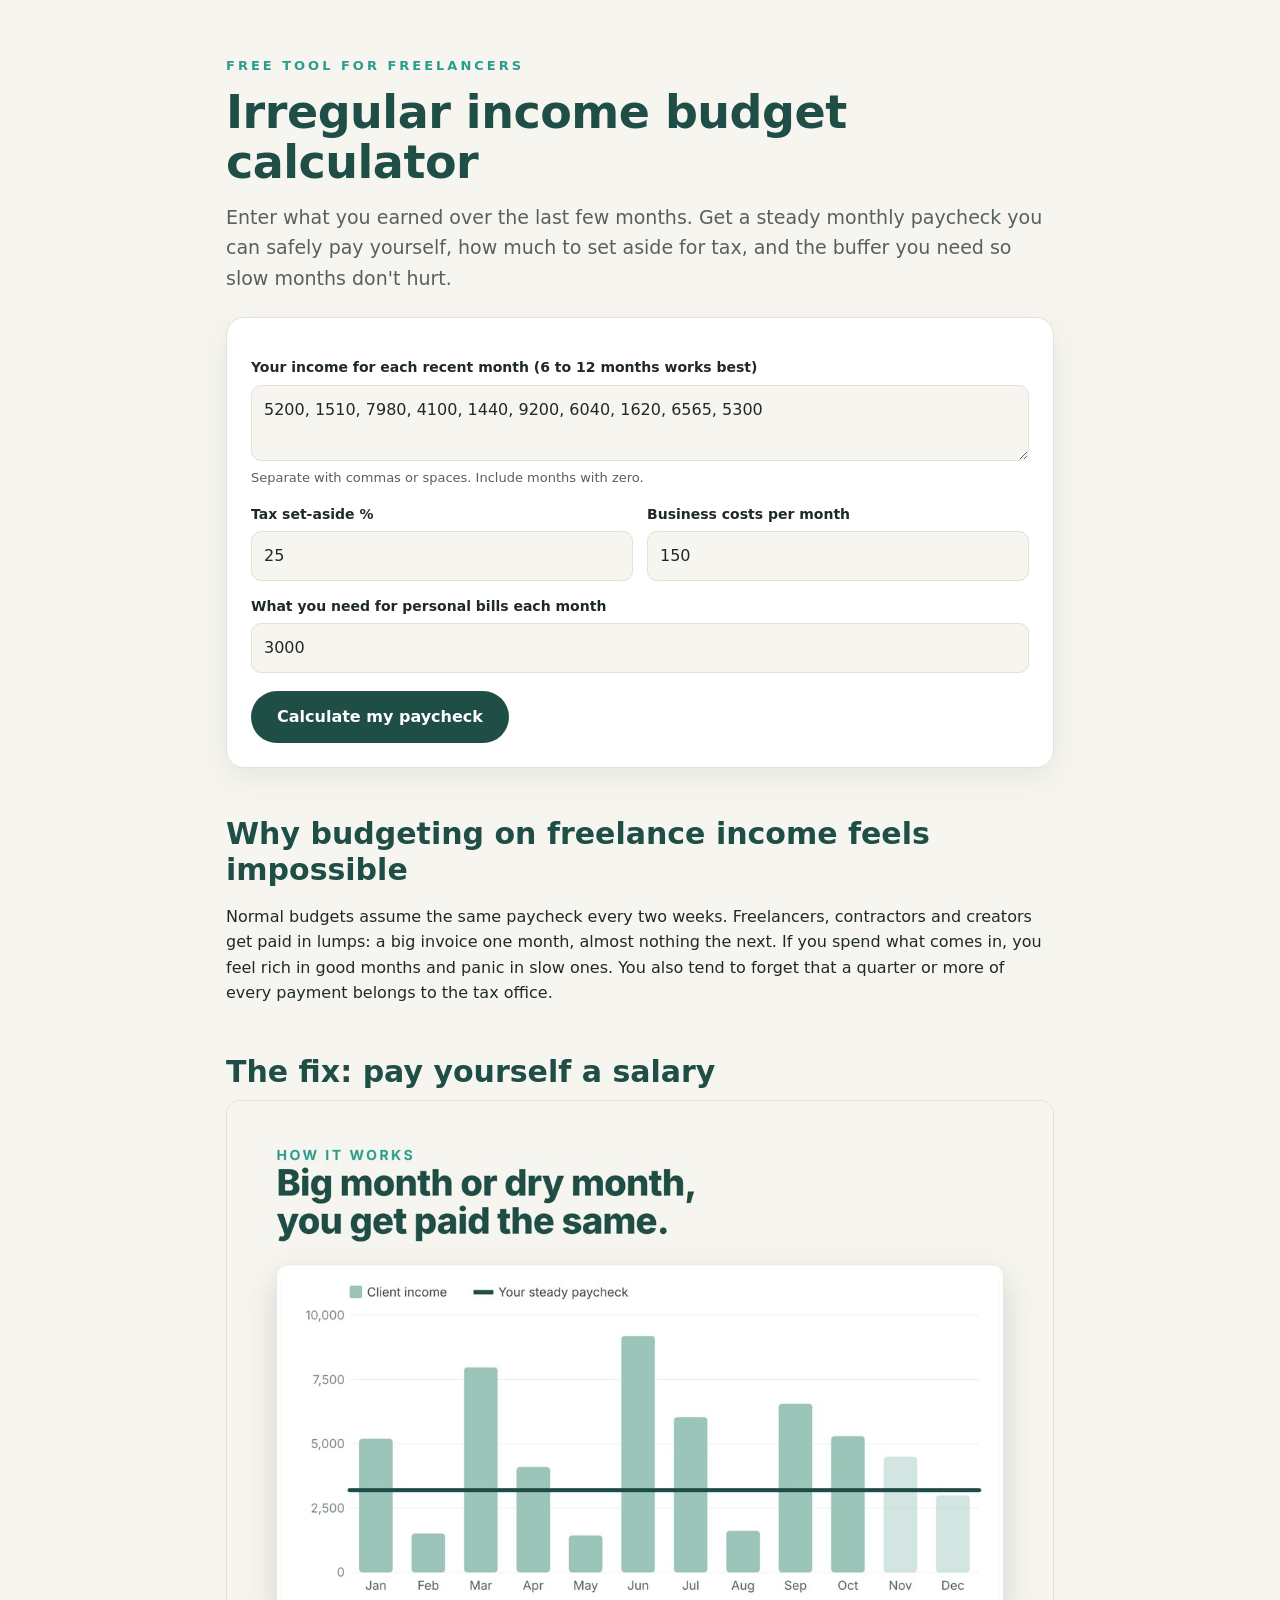
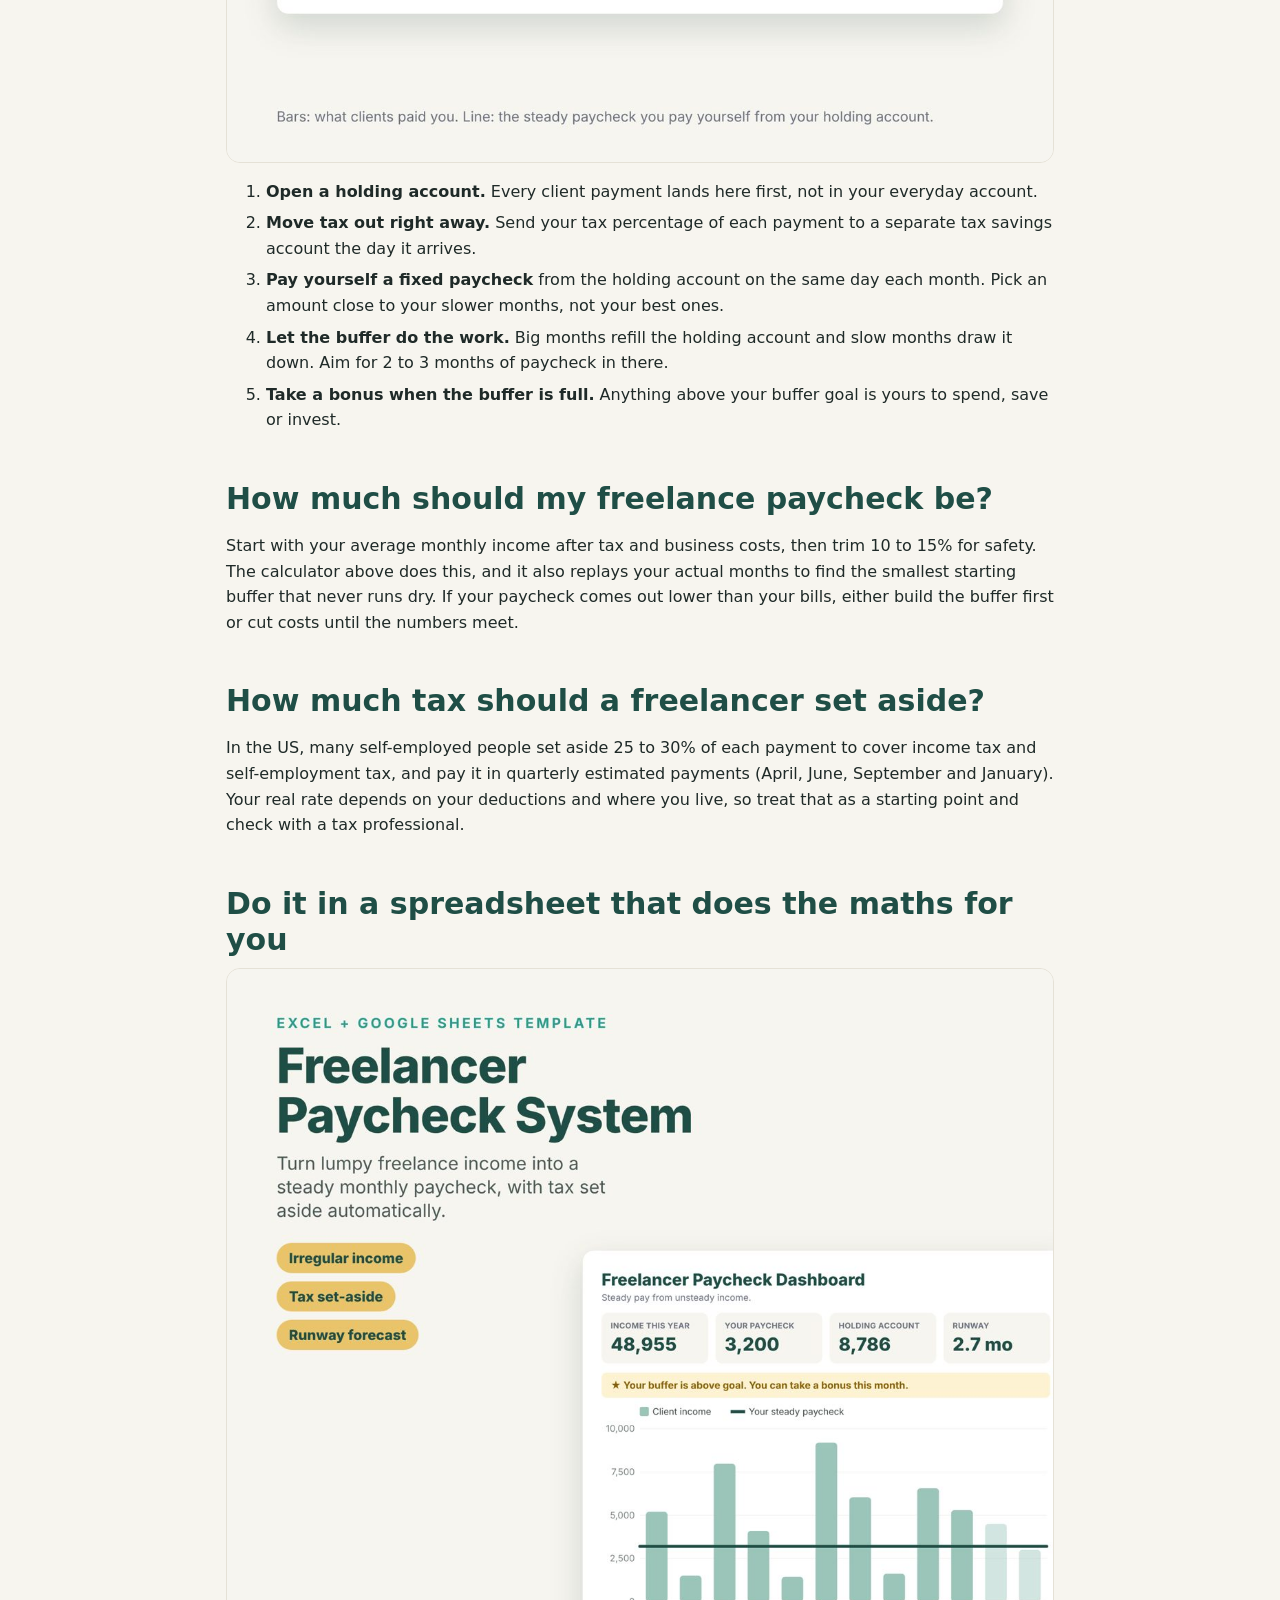
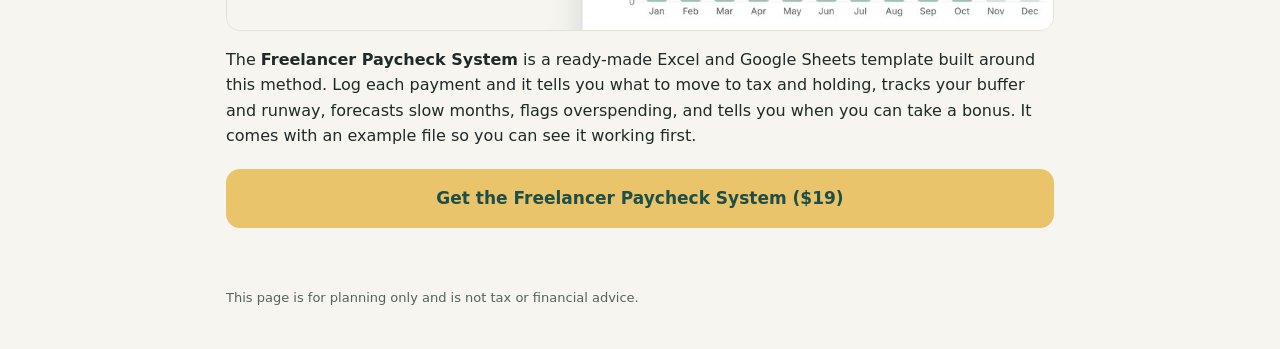
==== index.html @ 6b95bba6 "Add irregular income paycheck calculator landing page Co-Authored-By: Claude Opus 5.5 <noreply@anthr" ====
<!doctype html>
<html lang="en">
<head>
<meta charset="utf-8">
<meta name="viewport" content="width=device-width, initial-scale=1">
<title>Irregular Income Budget Calculator: Pay Yourself a Steady Salary as a Freelancer</title>
<meta name="description" content="Free calculator for freelancers and self-employed people with irregular income. Find a safe monthly paycheck, how much tax to set aside, and how big a buffer you need.">
<meta property="og:title" content="Irregular Income Budget Calculator for Freelancers">
<meta property="og:description" content="Find a steady monthly paycheck you can pay yourself from lumpy freelance income. Free, no sign-up.">
<meta property="og:image" content="https://andrewlichte.github.io/freelance-paycheck-calculator/01-hero.jpg">
<link rel="canonical" href="https://andrewlichte.github.io/freelance-paycheck-calculator/">
<meta name="twitter:card" content="summary_large_image">
<style>
:root{--ink:#1f2a28;--muted:#56615e;--green:#1F4E46;--teal:#2A9D8F;--gold:#E9C46A;--cream:#F7F5EF;--line:#e5e1d6;--card:#fff;--bad:#B42318}
@media (prefers-color-scheme:dark){:root{--ink:#e8ece9;--muted:#a9b3b0;--green:#8fd1bf;--teal:#5cc2b4;--cream:#141a19;--line:#2b3533;--card:#1c2423}}
*{box-sizing:border-box}
body{margin:0;font-family:Inter,system-ui,-apple-system,Segoe UI,Arial,sans-serif;color:var(--ink);background:var(--cream);line-height:1.6}
.wrap{max-width:860px;margin:0 auto;padding:0 16px}
header{padding:56px 0 24px}
.kicker{font-size:13px;letter-spacing:3px;text-transform:uppercase;color:var(--teal);font-weight:700}
h1{font-size:clamp(30px,5vw,46px);line-height:1.1;color:var(--green);margin:10px 0 14px;letter-spacing:-.5px}
h2{font-size:clamp(23px,3.4vw,30px);color:var(--green);margin:48px 0 10px;line-height:1.2}
h3{color:var(--green);margin:26px 0 6px}
p.lead{font-size:19px;color:var(--muted);margin:0}
.card{background:var(--card);border:1px solid var(--line);border-radius:18px;padding:24px;box-shadow:0 10px 30px rgba(31,78,70,.08)}
label{display:block;font-weight:600;font-size:14px;margin:14px 0 6px}
input,textarea{width:100%;padding:11px 12px;border:1px solid var(--line);border-radius:10px;font:inherit;background:var(--cream);color:var(--ink)}
textarea{min-height:76px}
.row{display:grid;grid-template-columns:1fr 1fr;gap:14px}
@media(max-width:560px){.row{grid-template-columns:1fr}}
.hint{font-size:13px;color:var(--muted)}
button{margin-top:18px;background:var(--green);color:#fff;border:0;border-radius:999px;padding:13px 26px;font:inherit;font-weight:700;cursor:pointer}
@media (prefers-color-scheme:dark){button{color:#0f1514}}
.results{display:none;margin-top:22px}
.kpis{display:grid;grid-template-columns:repeat(3,1fr);gap:12px}
@media(max-width:560px){.kpis{grid-template-columns:1fr}}
.kpi{background:var(--cream);border-radius:12px;padding:14px}
.kpi b{display:block;font-size:12px;letter-spacing:.5px;text-transform:uppercase;color:var(--muted)}
.kpi span{font-size:26px;font-weight:800;color:var(--green)}
.note{margin-top:14px;font-size:15px}
.cta{display:block;text-align:center;background:var(--gold);color:#1F4E46;font-weight:800;text-decoration:none;border-radius:14px;padding:16px;margin-top:20px;font-size:17px}
img{max-width:100%;height:auto;border-radius:14px;border:1px solid var(--line);display:block}
ol li,ul li{margin:6px 0}
footer{margin:60px 0 40px;font-size:13px;color:var(--muted)}
</style>
</head>
<body>
<div class="wrap">
<header>
  <div class="kicker">Free tool for freelancers</div>
  <h1>Irregular income budget calculator</h1>
  <p class="lead">Enter what you earned over the last few months. Get a steady monthly paycheck you can safely pay yourself, how much to set aside for tax, and the buffer you need so slow months don't hurt.</p>
</header>

<section class="card" aria-label="Calculator">
  <label for="inc">Your income for each recent month (6 to 12 months works best)</label>
  <textarea id="inc">5200, 1510, 7980, 4100, 1440, 9200, 6040, 1620, 6565, 5300</textarea>
  <div class="hint">Separate with commas or spaces. Include months with zero.</div>
  <div class="row">
    <div><label for="tax">Tax set-aside %</label><input id="tax" type="number" value="25" min="0" max="60"></div>
    <div><label for="biz">Business costs per month</label><input id="biz" type="number" value="150" min="0"></div>
  </div>
  <label for="need">What you need for personal bills each month</label>
  <input id="need" type="number" value="3000" min="0">
  <button id="go">Calculate my paycheck</button>

  <div class="results" id="out">
    <div class="kpis">
      <div class="kpi"><b>Steady paycheck</b><span id="pay">–</span></div>
      <div class="kpi"><b>Tax to set aside / mo</b><span id="taxo">–</span></div>
      <div class="kpi"><b>Buffer to start with</b><span id="buf">–</span></div>
    </div>
    <p class="note" id="msg"></p>
    <a class="cta" href="https://andrewlight.gumroad.com/l/buezw">Run this every month with the Freelancer Paycheck System spreadsheet →</a>
  </div>
</section>

<h2>Why budgeting on freelance income feels impossible</h2>
<p>Normal budgets assume the same paycheck every two weeks. Freelancers, contractors and creators get paid in lumps: a big invoice one month, almost nothing the next. If you spend what comes in, you feel rich in good months and panic in slow ones. You also tend to forget that a quarter or more of every payment belongs to the tax office.</p>

<h2>The fix: pay yourself a salary</h2>
<img src="02-how-it-works.jpg" alt="Chart of uneven monthly freelance income with a flat steady paycheck line across it" loading="lazy" width="1200" height="960">
<ol>
  <li><b>Open a holding account.</b> Every client payment lands here first, not in your everyday account.</li>
  <li><b>Move tax out right away.</b> Send your tax percentage of each payment to a separate tax savings account the day it arrives.</li>
  <li><b>Pay yourself a fixed paycheck</b> from the holding account on the same day each month. Pick an amount close to your slower months, not your best ones.</li>
  <li><b>Let the buffer do the work.</b> Big months refill the holding account and slow months draw it down. Aim for 2 to 3 months of paycheck in there.</li>
  <li><b>Take a bonus when the buffer is full.</b> Anything above your buffer goal is yours to spend, save or invest.</li>
</ol>

<h2>How much should my freelance paycheck be?</h2>
<p>Start with your average monthly income after tax and business costs, then trim 10 to 15% for safety. The calculator above does this, and it also replays your actual months to find the smallest starting buffer that never runs dry. If your paycheck comes out lower than your bills, either build the buffer first or cut costs until the numbers meet.</p>

<h2>How much tax should a freelancer set aside?</h2>
<p>In the US, many self-employed people set aside 25 to 30% of each payment to cover income tax and self-employment tax, and pay it in quarterly estimated payments (April, June, September and January). Your real rate depends on your deductions and where you live, so treat that as a starting point and check with a tax professional.</p>

<h2>Do it in a spreadsheet that does the maths for you</h2>
<img src="01-hero.jpg" alt="Freelancer Paycheck System spreadsheet dashboard showing income, paycheck, holding account and runway" loading="lazy" width="1200" height="960">
<p>The <b>Freelancer Paycheck System</b> is a ready-made Excel and Google Sheets template built around this method. Log each payment and it tells you what to move to tax and holding, tracks your buffer and runway, forecasts slow months, flags overspending, and tells you when you can take a bonus. It comes with an example file so you can see it working first.</p>
<a class="cta" href="https://andrewlight.gumroad.com/l/buezw">Get the Freelancer Paycheck System ($19)</a>

<footer>This page is for planning only and is not tax or financial advice.</footer>
</div>
<script>
const fmt=n=>Math.round(n).toLocaleString();
function calc(){
  const inc=(document.getElementById('inc').value.match(/-?\d+(\.\d+)?/g)||[]).map(Number);
  const tax=(+document.getElementById('tax').value||0)/100;
  const biz=+document.getElementById('biz').value||0;
  const need=+document.getElementById('need').value||0;
  if(inc.length<2){document.getElementById('msg').textContent='Enter at least two months of income.';document.getElementById('out').style.display='block';return;}
  const net=inc.map(x=>x*(1-tax)-biz);
  const avg=net.reduce((a,b)=>a+b,0)/net.length;
  const pay=Math.max(0,Math.floor(avg*0.88/50)*50);
  // smallest starting buffer that never goes negative when replaying these months
  let bal=0,low=0;for(const n of net){bal+=n-pay;low=Math.min(low,bal);}
  const buf=Math.max(-low,pay);
  const avgTax=inc.reduce((a,b)=>a+b,0)/inc.length*tax;
  document.getElementById('pay').textContent=fmt(pay);
  document.getElementById('taxo').textContent=fmt(avgTax);
  document.getElementById('buf').textContent=fmt(buf);
  let m=`Based on ${inc.length} months, you can pay yourself about ${fmt(pay)} a month. Start with ${fmt(buf)} in your holding account so the slowest stretch never leaves you short. `;
  m+= need>pay ? `That is ${fmt(need-pay)} less than your bills, so build the buffer first or trim costs.` : `That covers your ${fmt(need)} of bills with ${fmt(pay-need)} to spare.`;
  document.getElementById('msg').textContent=m;
  document.getElementById('out').style.display='block';
}
document.getElementById('go').addEventListener('click',calc);
</script>
</body>
</html>
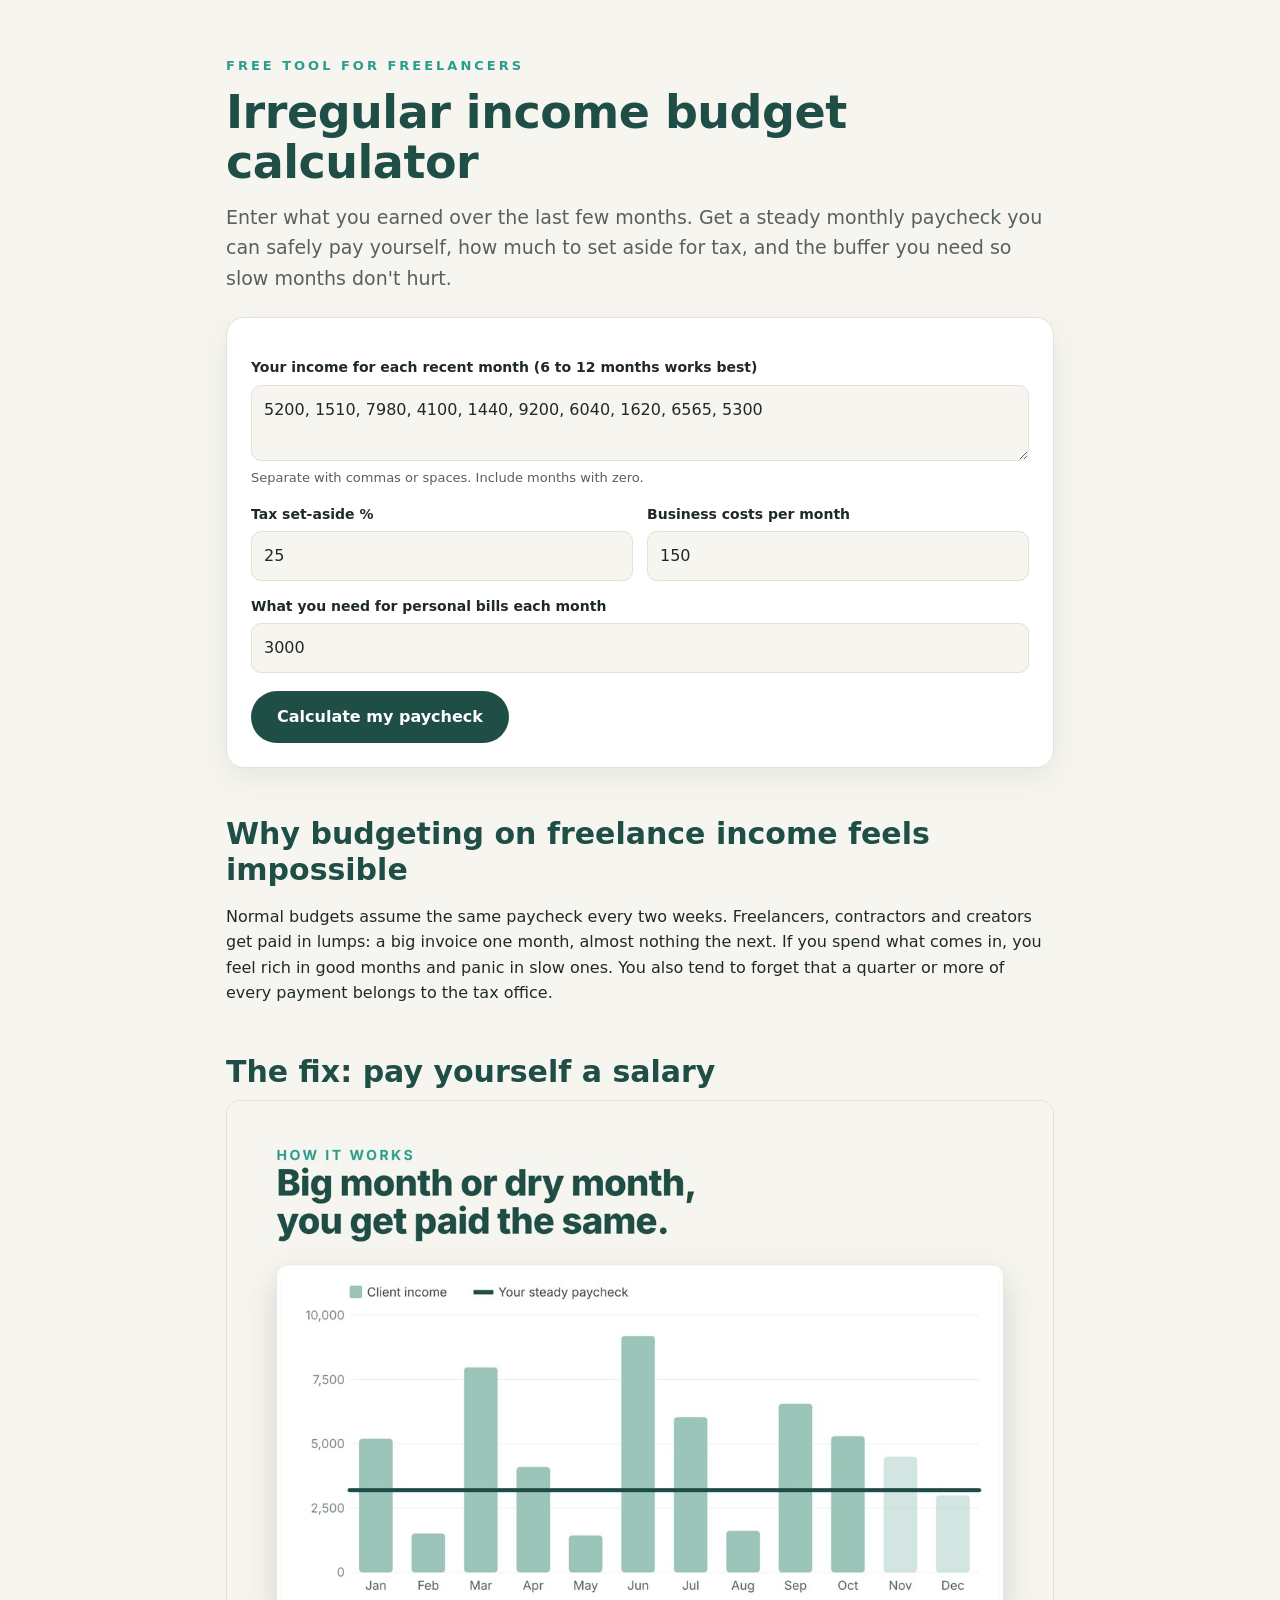
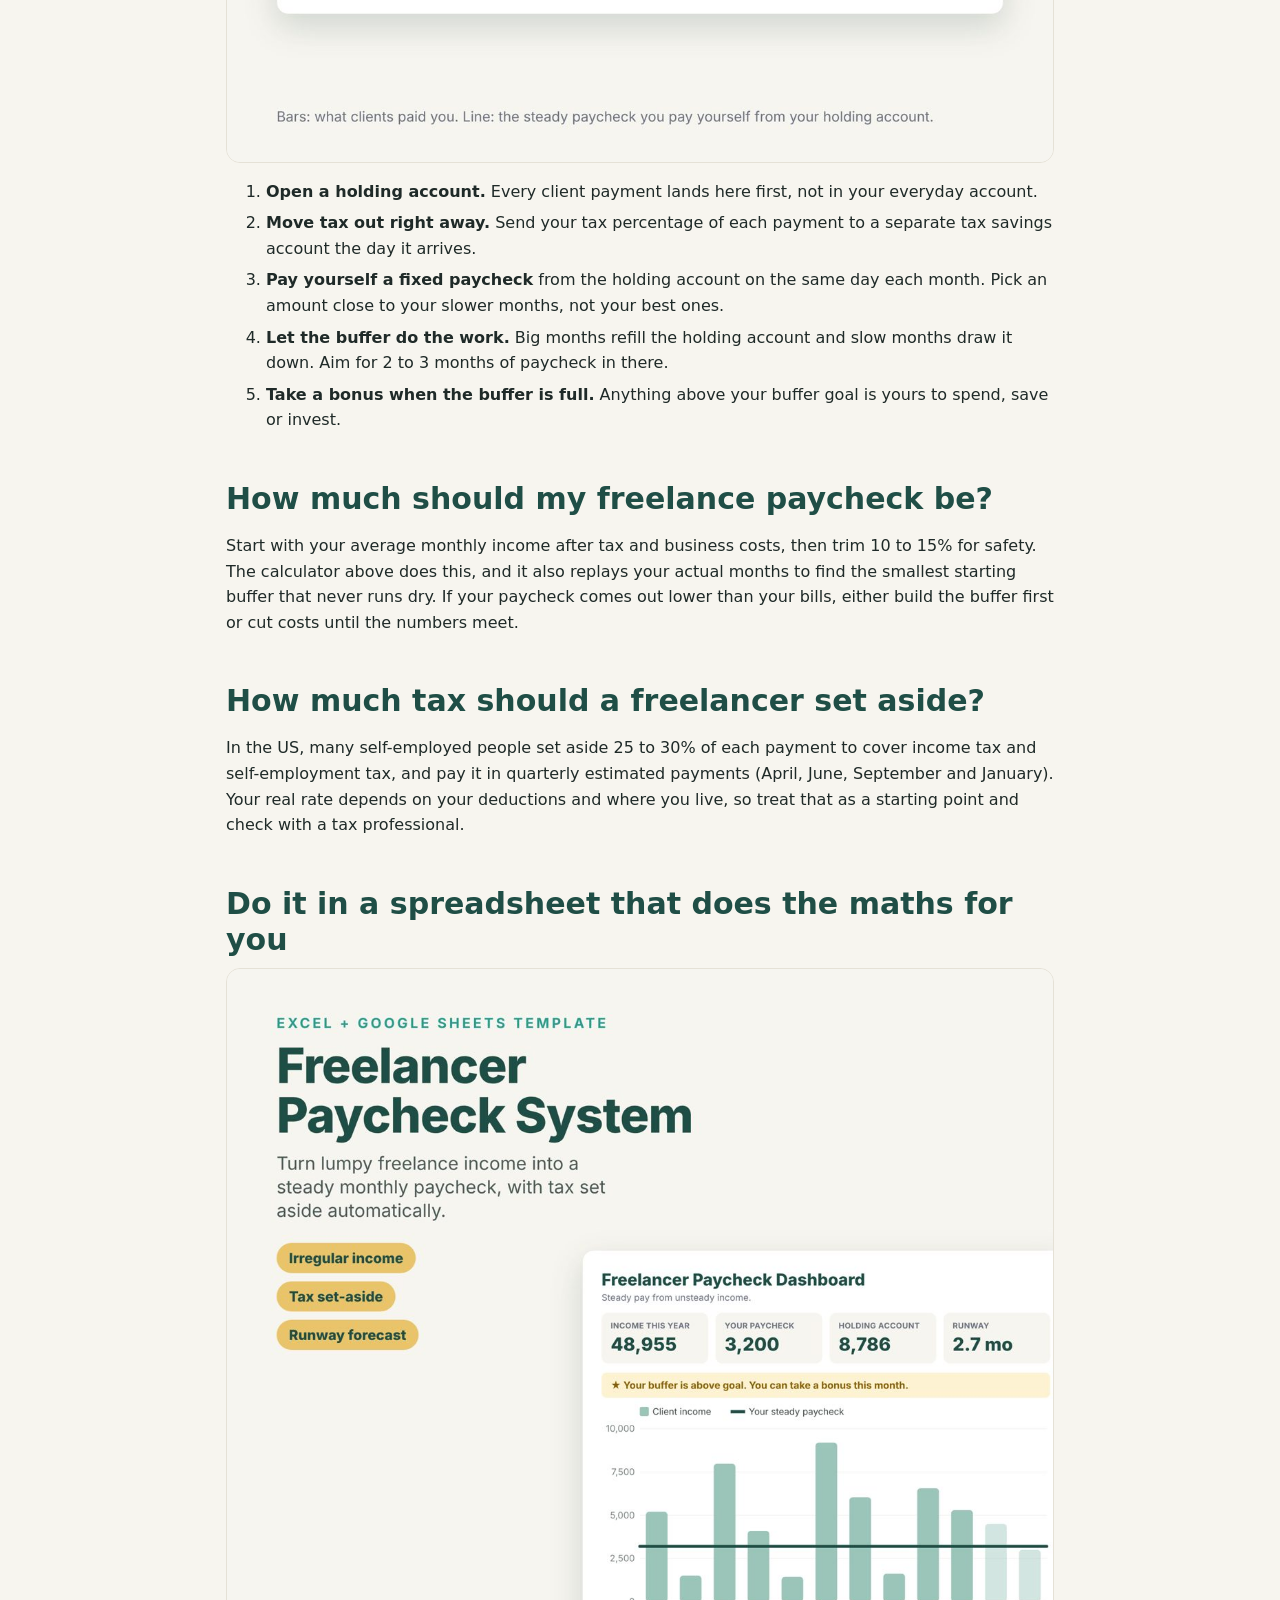
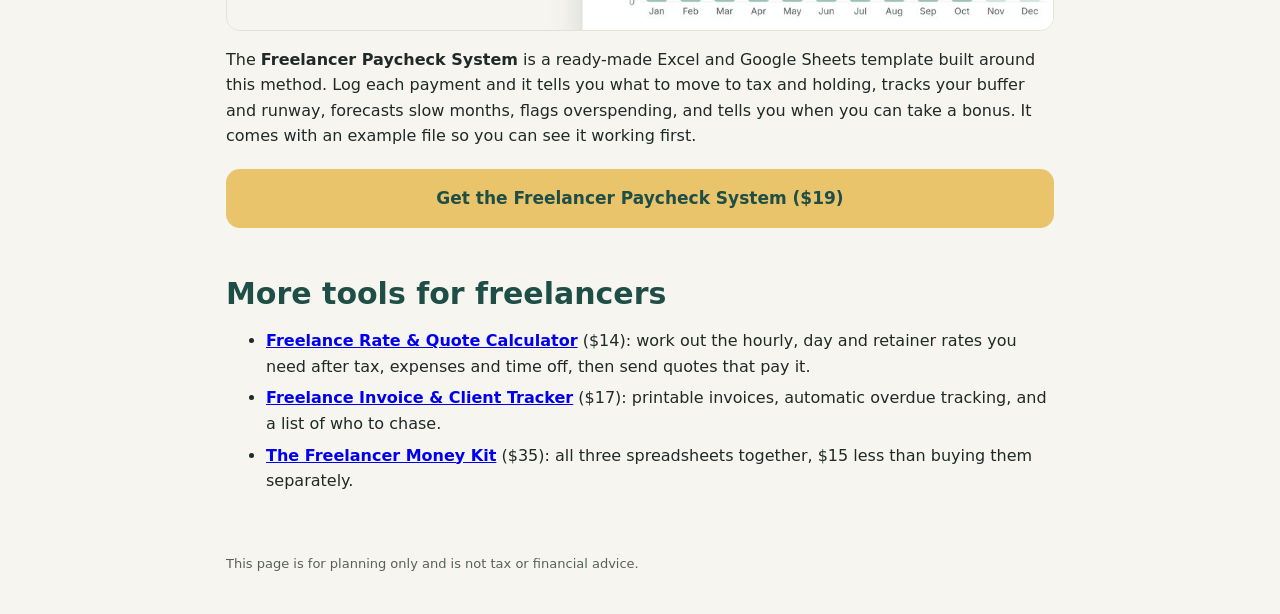
==== commit 3035a986: "Link the new rate calculator, invoice tracker and bundle Co-Authored-By: Claude Opus 5.5 <noreply@an" ====
--- a/index.html
+++ b/index.html
@@ -99,6 +99,13 @@
 <p>The <b>Freelancer Paycheck System</b> is a ready-made Excel and Google Sheets template built around this method. Log each payment and it tells you what to move to tax and holding, tracks your buffer and runway, forecasts slow months, flags overspending, and tells you when you can take a bonus. It comes with an example file so you can see it working first.</p>
 <a class="cta" href="https://andrewlight.gumroad.com/l/buezw">Get the Freelancer Paycheck System ($19)</a>
 
+<h2>More tools for freelancers</h2>
+<ul>
+  <li><a href="https://andrewlight.gumroad.com/l/wqisrv"><b>Freelance Rate &amp; Quote Calculator</b></a> ($14): work out the hourly, day and retainer rates you need after tax, expenses and time off, then send quotes that pay it.</li>
+  <li><a href="https://andrewlight.gumroad.com/l/qsocpn"><b>Freelance Invoice &amp; Client Tracker</b></a> ($17): printable invoices, automatic overdue tracking, and a list of who to chase.</li>
+  <li><a href="https://andrewlight.gumroad.com/l/ptnqtp"><b>The Freelancer Money Kit</b></a> ($35): all three spreadsheets together, $15 less than buying them separately.</li>
+</ul>
+
 <footer>This page is for planning only and is not tax or financial advice.</footer>
 </div>
 <script>
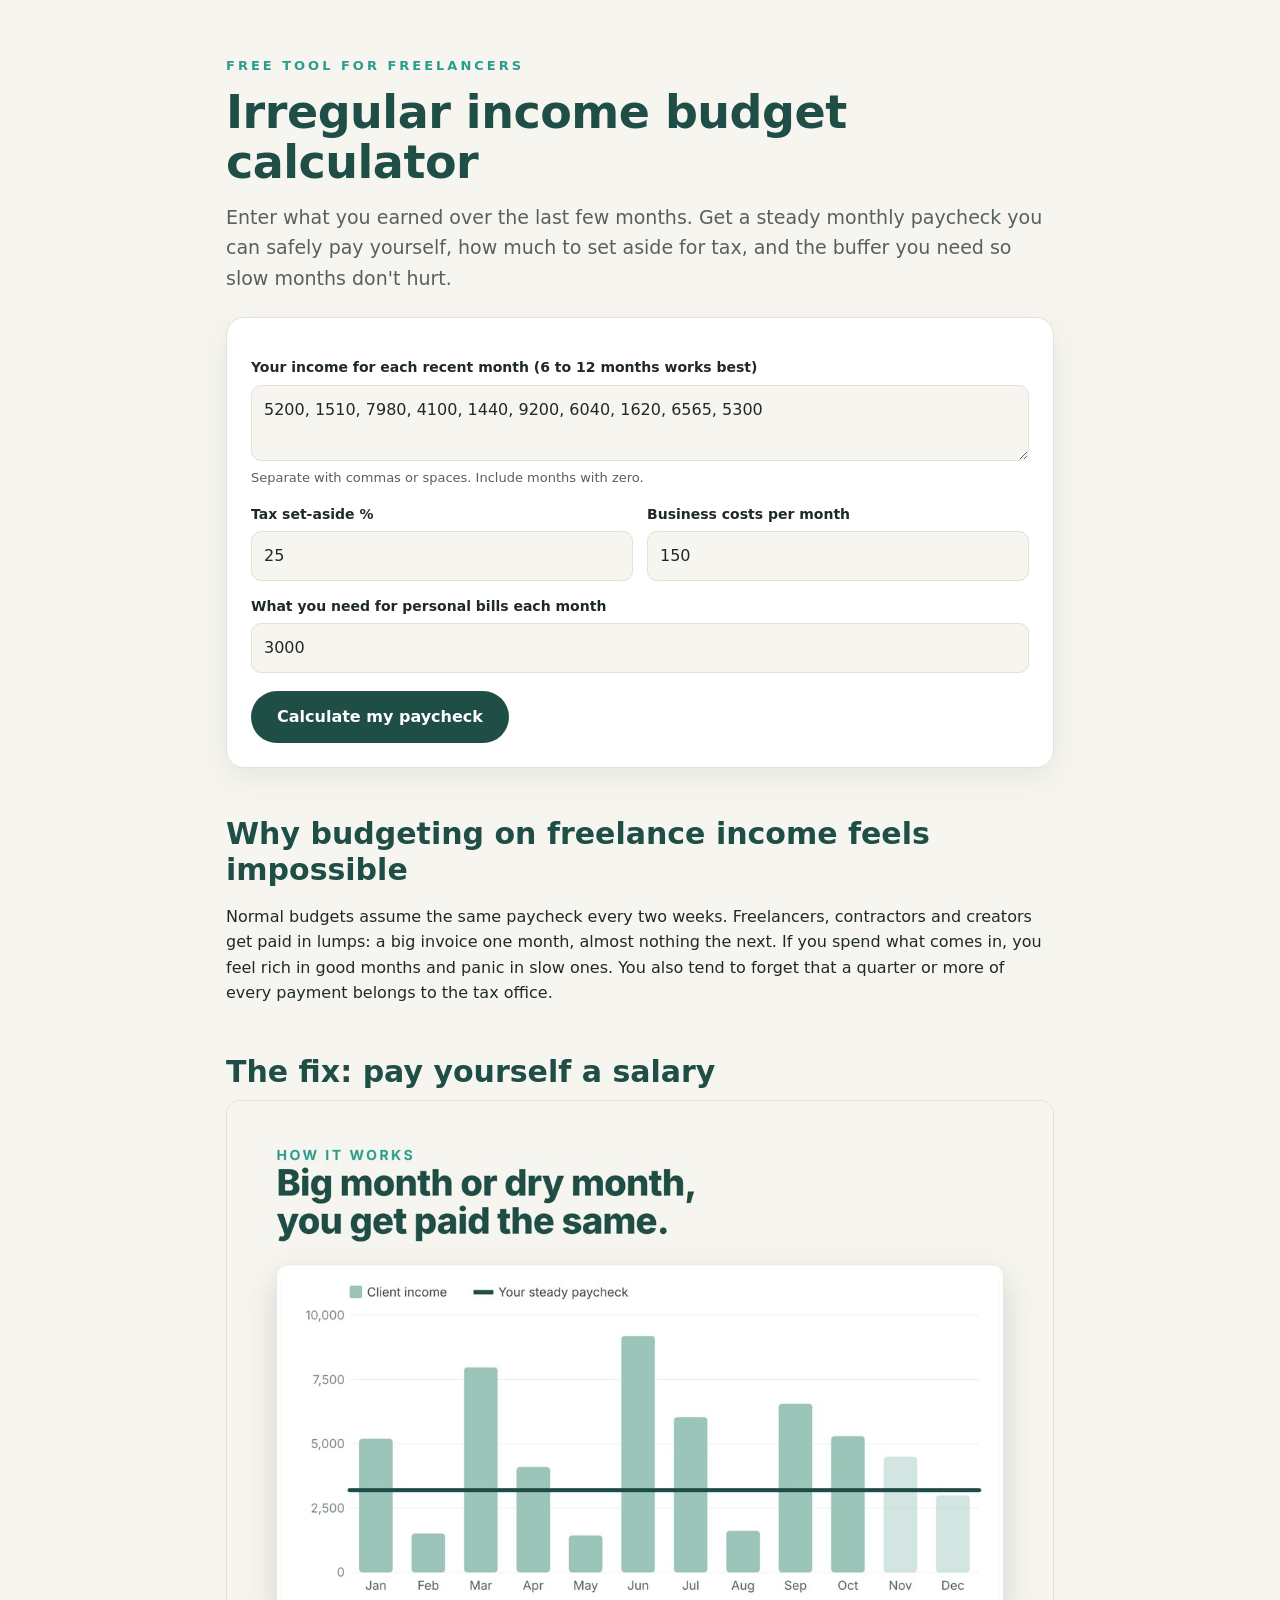
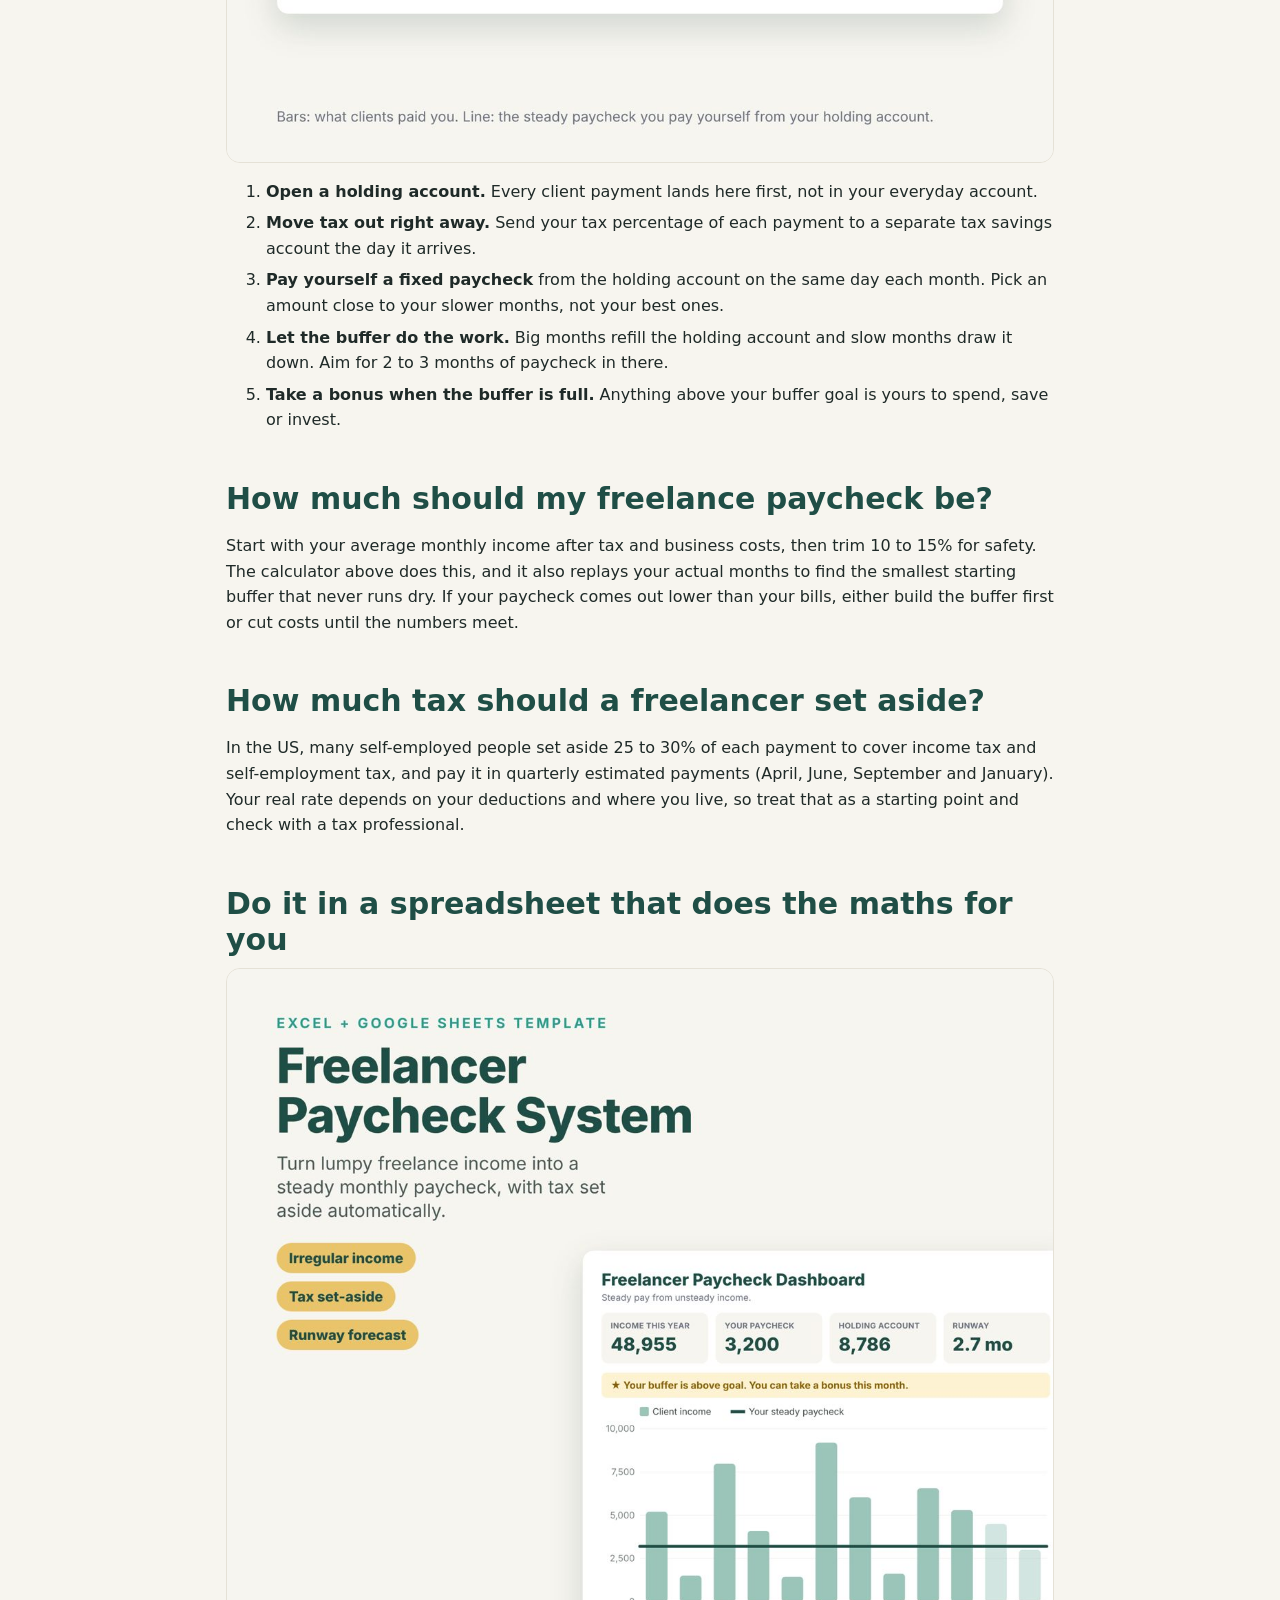
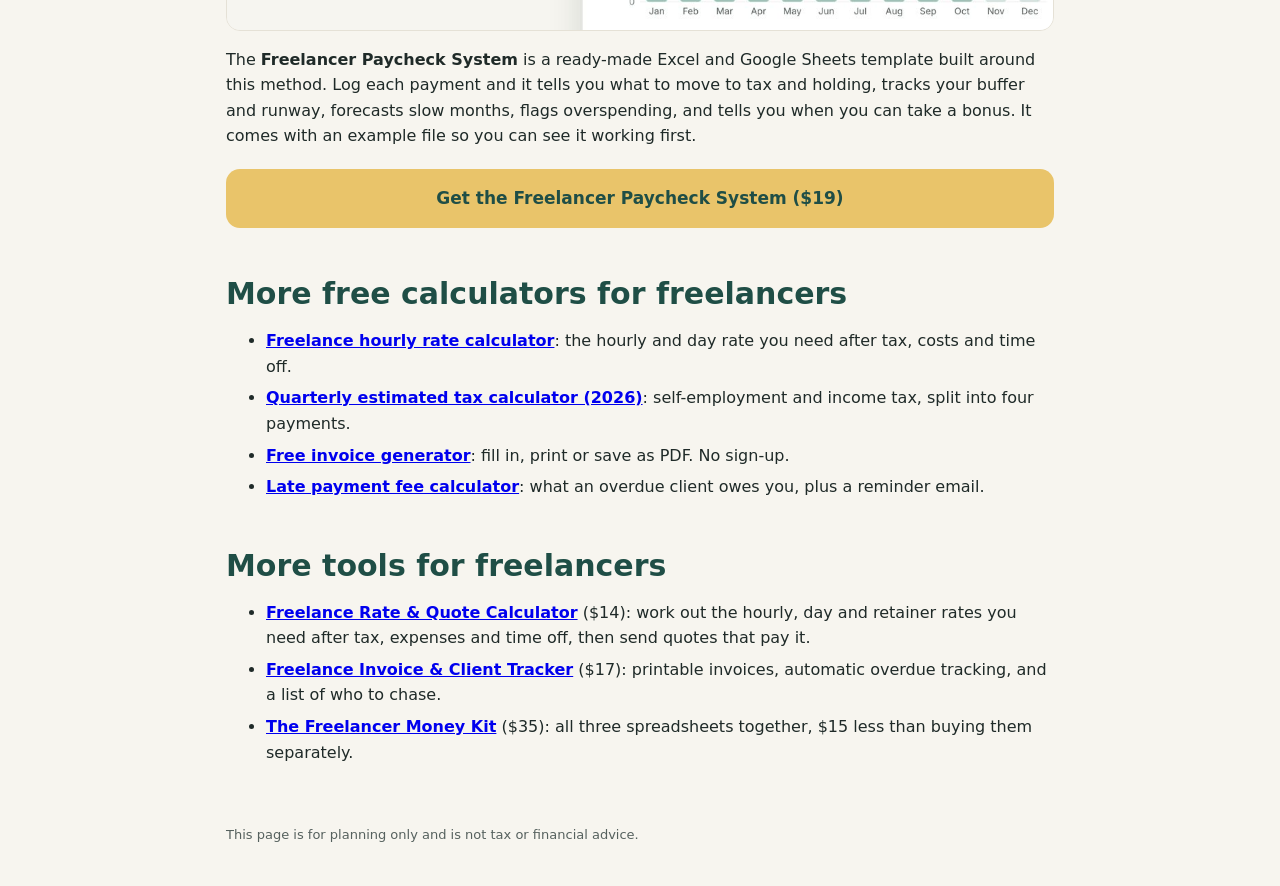
==== commit e9778fd3: "Add hourly rate, quarterly tax, invoice generator and late fee pages Four free SEO-targeted tools th" ====
--- a/index.html
+++ b/index.html
@@ -99,6 +99,14 @@
 <p>The <b>Freelancer Paycheck System</b> is a ready-made Excel and Google Sheets template built around this method. Log each payment and it tells you what to move to tax and holding, tracks your buffer and runway, forecasts slow months, flags overspending, and tells you when you can take a bonus. It comes with an example file so you can see it working first.</p>
 <a class="cta" href="https://andrewlight.gumroad.com/l/buezw">Get the Freelancer Paycheck System ($19)</a>
 
+<h2>More free calculators for freelancers</h2>
+<ul>
+  <li><a href="freelance-hourly-rate-calculator/"><b>Freelance hourly rate calculator</b></a>: the hourly and day rate you need after tax, costs and time off.</li>
+  <li><a href="quarterly-estimated-tax-calculator/"><b>Quarterly estimated tax calculator (2026)</b></a>: self-employment and income tax, split into four payments.</li>
+  <li><a href="free-invoice-generator/"><b>Free invoice generator</b></a>: fill in, print or save as PDF. No sign-up.</li>
+  <li><a href="late-payment-fee-calculator/"><b>Late payment fee calculator</b></a>: what an overdue client owes you, plus a reminder email.</li>
+</ul>
+
 <h2>More tools for freelancers</h2>
 <ul>
   <li><a href="https://andrewlight.gumroad.com/l/wqisrv"><b>Freelance Rate &amp; Quote Calculator</b></a> ($14): work out the hourly, day and retainer rates you need after tax, expenses and time off, then send quotes that pay it.</li>
